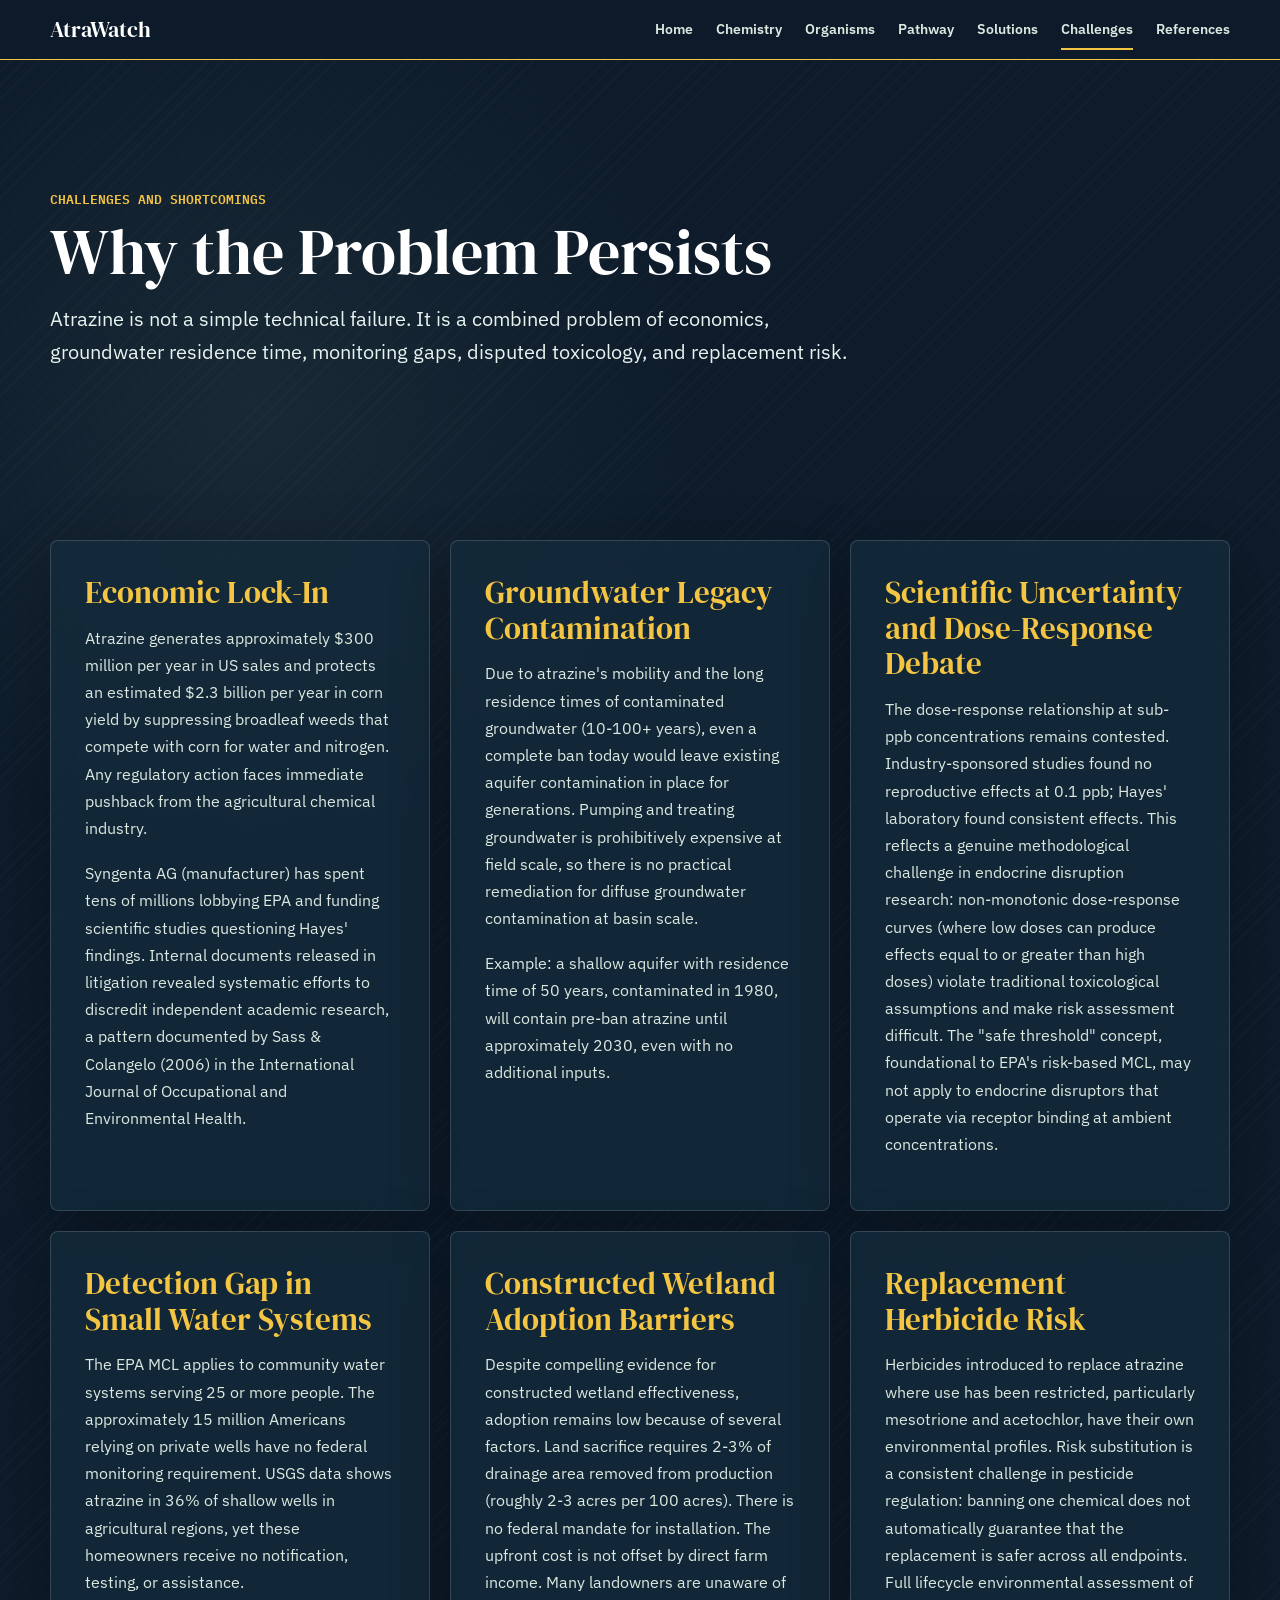
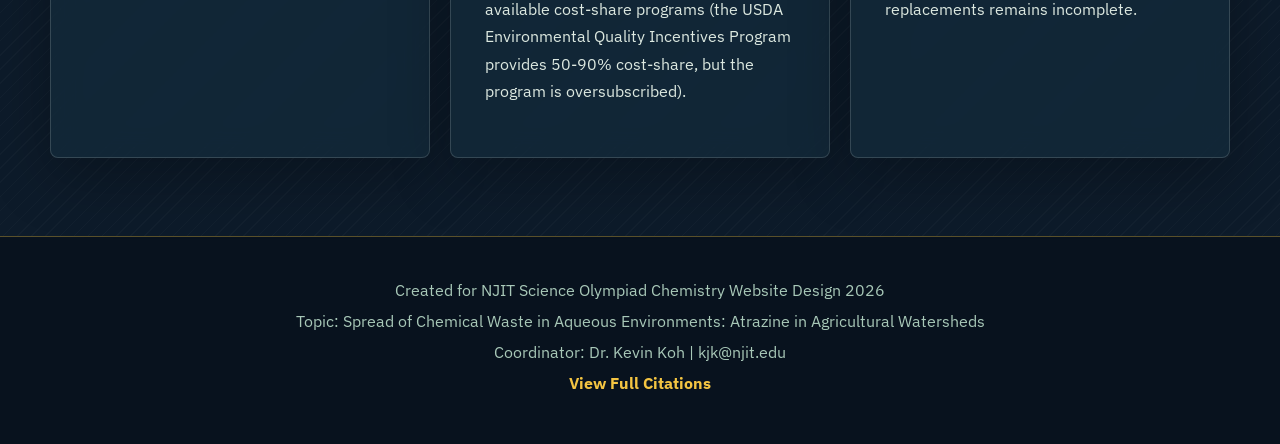
==== challenges.html @ 73feed2a "Add files via upload" ====
<!DOCTYPE html>
<html lang="en">
<head>
  <meta charset="UTF-8">
  <meta name="viewport" content="width=device-width, initial-scale=1.0">
  <title>AtraWatch | Challenges and Shortcomings</title>
  <link rel="stylesheet" href="style.css">
</head>
<body>
  <header class="site-header">
    <div class="nav-inner">
      <a class="logo" href="index.html">AtraWatch</a>
      <button class="menu-toggle" type="button" aria-label="Open navigation menu" aria-expanded="false" aria-controls="site-nav">
        <span></span><span></span><span></span>
      </button>
      <nav class="nav-links" id="site-nav" aria-label="Primary navigation">
        <a href="index.html">Home</a>
        <a href="chemistry.html">Chemistry</a>
        <a href="organisms.html">Organisms</a>
        <a href="pathway.html">Pathway</a>
        <a href="solutions.html">Solutions</a>
        <a href="challenges.html">Challenges</a>
        <a href="references.html">References</a>
      </nav>
    </div>
  </header>

  <main>
    <section class="page-hero reveal">
      <p class="eyebrow">Challenges and shortcomings</p>
      <h1>Why the Problem Persists</h1>
      <p class="lead">Atrazine is not a simple technical failure. It is a combined problem of economics, groundwater residence time, monitoring gaps, disputed toxicology, and replacement risk.</p>
    </section>

    <section class="section challenge-grid">
      <article class="challenge-card reveal">
        <h3>Economic Lock-In</h3>
        <p>Atrazine generates approximately $300 million per year in US sales and protects an estimated $2.3 billion per year in corn yield by suppressing broadleaf weeds that compete with corn for water and nitrogen. Any regulatory action faces immediate pushback from the agricultural chemical industry.</p>
        <p>Syngenta AG (manufacturer) has spent tens of millions lobbying EPA and funding scientific studies questioning Hayes' findings. Internal documents released in litigation revealed systematic efforts to discredit independent academic research, a pattern documented by Sass &amp; Colangelo (2006) in the International Journal of Occupational and Environmental Health.</p>
      </article>

      <article class="challenge-card reveal">
        <h3>Groundwater Legacy Contamination</h3>
        <p>Due to atrazine's mobility and the long residence times of contaminated groundwater (10-100+ years), even a complete ban today would leave existing aquifer contamination in place for generations. Pumping and treating groundwater is prohibitively expensive at field scale, so there is no practical remediation for diffuse groundwater contamination at basin scale.</p>
        <p>Example: a shallow aquifer with residence time of 50 years, contaminated in 1980, will contain pre-ban atrazine until approximately 2030, even with no additional inputs.</p>
      </article>

      <article class="challenge-card reveal">
        <h3>Scientific Uncertainty and Dose-Response Debate</h3>
        <p>The dose-response relationship at sub-ppb concentrations remains contested. Industry-sponsored studies found no reproductive effects at 0.1 ppb; Hayes' laboratory found consistent effects. This reflects a genuine methodological challenge in endocrine disruption research: non-monotonic dose-response curves (where low doses can produce effects equal to or greater than high doses) violate traditional toxicological assumptions and make risk assessment difficult. The "safe threshold" concept, foundational to EPA's risk-based MCL, may not apply to endocrine disruptors that operate via receptor binding at ambient concentrations.</p>
      </article>

      <article class="challenge-card reveal">
        <h3>Detection Gap in Small Water Systems</h3>
        <p>The EPA MCL applies to community water systems serving 25 or more people. The approximately 15 million Americans relying on private wells have no federal monitoring requirement. USGS data shows atrazine in 36% of shallow wells in agricultural regions, yet these homeowners receive no notification, testing, or assistance.</p>
      </article>

      <article class="challenge-card reveal">
        <h3>Constructed Wetland Adoption Barriers</h3>
        <p>Despite compelling evidence for constructed wetland effectiveness, adoption remains low because of several factors. Land sacrifice requires 2-3% of drainage area removed from production (roughly 2-3 acres per 100 acres). There is no federal mandate for installation. The upfront cost is not offset by direct farm income. Many landowners are unaware of available cost-share programs (the USDA Environmental Quality Incentives Program provides 50-90% cost-share, but the program is oversubscribed).</p>
      </article>

      <article class="challenge-card reveal">
        <h3>Replacement Herbicide Risk</h3>
        <p>Herbicides introduced to replace atrazine where use has been restricted, particularly mesotrione and acetochlor, have their own environmental profiles. Risk substitution is a consistent challenge in pesticide regulation: banning one chemical does not automatically guarantee that the replacement is safer across all endpoints. Full lifecycle environmental assessment of replacements remains incomplete.</p>
      </article>
    </section>
  </main>

  <footer class="site-footer">
    <p>Created for NJIT Science Olympiad Chemistry Website Design 2026</p>
    <p>Topic: Spread of Chemical Waste in Aqueous Environments: Atrazine in Agricultural Watersheds</p>
    <p>Coordinator: Dr. Kevin Koh | kjk@njit.edu</p>
    <p><a href="references.html">View Full Citations</a></p>
  </footer>

  <script src="nav.js"></script>
</body>
</html>
---- style.css ----
@import url("https://fonts.googleapis.com/css2?family=DM+Serif+Display:ital@0;1&family=IBM+Plex+Mono:wght@400;500;600&family=IBM+Plex+Sans:wght@400;500;600;700&display=swap");

* {
  box-sizing: border-box;
}

html {
  scroll-behavior: smooth;
}

body {
  margin: 0;
  min-height: 100vh;
  background:
    repeating-linear-gradient(135deg, rgba(232, 244, 240, 0.025) 0 1px, transparent 1px 10px),
    radial-gradient(circle at 20% 20%, rgba(168, 200, 184, 0.08), transparent 28rem),
    #0d1b2a;
  color: #dce8e0;
  font-family: "IBM Plex Sans", system-ui, sans-serif;
  font-size: 16px;
  line-height: 1.7;
}

a {
  color: inherit;
}

button,
a,
input {
  font: inherit;
}

:focus-visible {
  outline: 3px solid #f4c542;
  outline-offset: 4px;
}

.site-header {
  position: fixed;
  inset: 0 0 auto;
  z-index: 100;
  height: 60px;
  border-bottom: 1px solid #f4c542;
  background: rgba(13, 27, 42, 0.94);
  backdrop-filter: blur(14px);
}

.nav-inner {
  width: min(1180px, calc(100% - 32px));
  height: 60px;
  margin: 0 auto;
  display: flex;
  align-items: center;
  justify-content: space-between;
  gap: 24px;
}

.logo {
  color: #ffffff;
  font-family: "DM Serif Display", Georgia, serif;
  font-size: 22px;
  letter-spacing: 0;
  text-decoration: none;
}

.nav-links {
  display: flex;
  align-items: center;
  gap: clamp(12px, 1.8vw, 26px);
}

.nav-links a {
  position: relative;
  color: #dce8e0;
  font-size: 14px;
  font-weight: 600;
  text-decoration: none;
}

.nav-links a::after {
  content: "";
  position: absolute;
  left: 0;
  right: 0;
  bottom: -8px;
  height: 2px;
  background: #f4c542;
  transform: scaleX(0);
  transform-origin: left;
  transition: transform 0.22s ease;
}

.nav-links a:hover::after,
.nav-links a.active::after {
  transform: scaleX(1);
}

.menu-toggle {
  display: none;
  width: 42px;
  height: 42px;
  border: 1px solid rgba(244, 197, 66, 0.5);
  border-radius: 8px;
  background: rgba(232, 244, 240, 0.06);
  color: #f4c542;
  cursor: pointer;
}

.menu-toggle span {
  display: block;
  width: 20px;
  height: 2px;
  margin: 5px auto;
  background: currentColor;
  transition: transform 0.2s ease, opacity 0.2s ease;
}

.menu-toggle.is-open span:nth-child(1) {
  transform: translateY(7px) rotate(45deg);
}

.menu-toggle.is-open span:nth-child(2) {
  opacity: 0;
}

.menu-toggle.is-open span:nth-child(3) {
  transform: translateY(-7px) rotate(-45deg);
}

main {
  padding-top: 60px;
}

.page-hero,
.section {
  width: min(1180px, calc(100% - 32px));
  margin: 0 auto;
}

.page-hero {
  padding: clamp(72px, 10vw, 132px) 0 clamp(36px, 7vw, 76px);
}

.section {
  padding: clamp(40px, 7vw, 78px) 0;
}

.narrow {
  width: min(860px, calc(100% - 32px));
}

.hero-home {
  position: relative;
  min-height: calc(100vh - 60px);
  display: grid;
  align-items: center;
  overflow: hidden;
}

.hero-home::before,
.hero-home::after,
.ripple {
  content: "";
  position: absolute;
  left: 50%;
  top: 50%;
  width: 12rem;
  height: 12rem;
  border: 2px solid rgba(232, 244, 240, 0.26);
  border-radius: 50%;
  transform: translate(-50%, -50%) scale(0.1);
  opacity: 0;
  animation: ripple 7s ease-out infinite;
  pointer-events: none;
}

.hero-home::after {
  animation-delay: 2.2s;
}

.ripple {
  animation-delay: 4.4s;
}

@keyframes ripple {
  0% {
    opacity: 0;
    transform: translate(-50%, -50%) scale(0.1);
  }
  38% {
    opacity: 0.15;
  }
  100% {
    opacity: 0;
    transform: translate(-50%, -50%) scale(5.4);
  }
}

.hero-content {
  position: relative;
  z-index: 1;
  width: min(920px, calc(100% - 32px));
  margin: 0 auto;
}

h1,
h2,
h3,
.stat-number {
  font-family: "DM Serif Display", Georgia, serif;
  font-weight: 400;
  letter-spacing: 0;
}

h1 {
  margin: 0 0 18px;
  color: #ffffff;
  font-size: clamp(46px, 8vw, 64px);
  line-height: 1;
}

h2 {
  margin: 0 0 22px;
  color: #ffffff;
  font-size: clamp(34px, 5vw, 48px);
  line-height: 1.08;
}

h3 {
  margin: 0 0 14px;
  color: #f4c542;
  font-size: clamp(24px, 3vw, 31px);
  line-height: 1.15;
}

h4 {
  margin: 0 0 10px;
  color: #e8f4f0;
  font-size: 17px;
  font-weight: 700;
}

p {
  margin: 0 0 18px;
}

.lead {
  max-width: 800px;
  color: #e8f4f0;
  font-size: clamp(18px, 2vw, 20px);
  line-height: 1.65;
}

.eyebrow {
  margin: 0 0 10px;
  color: #f4c542;
  font-family: "IBM Plex Mono", monospace;
  font-size: 13px;
  font-weight: 600;
  text-transform: uppercase;
}

.hero-actions {
  display: flex;
  flex-wrap: wrap;
  gap: 14px;
  margin-top: 32px;
}

.button,
.doi-link {
  display: inline-flex;
  align-items: center;
  justify-content: center;
  min-height: 44px;
  padding: 10px 18px;
  border: 1px solid rgba(244, 197, 66, 0.7);
  border-radius: 8px;
  background: #f4c542;
  color: #0d1b2a;
  font-weight: 700;
  text-decoration: none;
  transition: transform 0.2s ease, background 0.2s ease, color 0.2s ease;
}

.button.secondary {
  background: transparent;
  color: #e8f4f0;
}

.button:hover,
.doi-link:hover {
  transform: translateY(-2px);
}

.button.secondary:hover {
  background: rgba(244, 197, 66, 0.12);
}

.glass-card,
.stat-card,
.reaction-card,
.organism-card,
.guide-card,
.challenge-card,
.reference-item,
.pathway-panel,
.table-wrap {
  border: 1px solid rgba(232, 244, 240, 0.16);
  border-radius: 8px;
  background: rgba(20, 43, 60, 0.72);
  box-shadow: 0 18px 60px rgba(0, 0, 0, 0.28);
  backdrop-filter: blur(14px);
}

.light-card {
  background: rgba(232, 244, 240, 0.95);
  color: #1a2e1f;
}

.stats-grid,
.card-grid,
.reaction-grid,
.organism-grid,
.challenge-grid,
.icon-grid {
  display: grid;
  gap: 20px;
}

.stats-grid {
  grid-template-columns: repeat(3, minmax(0, 1fr));
}

.card-grid {
  grid-template-columns: repeat(auto-fit, minmax(245px, 1fr));
}

.reaction-grid,
.organism-grid {
  grid-template-columns: 1fr;
}

.challenge-grid {
  grid-template-columns: repeat(auto-fit, minmax(300px, 1fr));
}

.stat-card {
  padding: 26px;
}

.stat-number {
  display: block;
  color: #f4c542;
  font-size: clamp(42px, 5vw, 48px);
  line-height: 1;
}

.stat-card p,
.caption,
.source-label {
  color: #a8c8b8;
  font-size: 14px;
}

.source-label {
  margin-top: 12px;
  font-family: "IBM Plex Mono", monospace;
}

.chart-card .source-label {
  margin: 14px 0 0;
}

.prose {
  max-width: 940px;
  color: #dce8e0;
  font-size: 16px;
  line-height: 1.8;
}

.formula {
  color: #f4c542;
  font-family: "IBM Plex Mono", Consolas, monospace;
  font-weight: 600;
  white-space: nowrap;
}

.formula sub,
.formula sup {
  line-height: 0;
}

.info-table {
  display: grid;
  overflow: hidden;
  border: 1px solid rgba(232, 244, 240, 0.16);
  border-radius: 8px;
}

.info-row {
  display: grid;
  grid-template-columns: minmax(190px, 0.42fr) 1fr;
  border-bottom: 1px solid rgba(232, 244, 240, 0.12);
}

.info-row:last-child {
  border-bottom: 0;
}

.info-label,
.info-value {
  padding: 15px 18px;
}

.info-label {
  color: #f4c542;
  font-weight: 700;
}

.info-value {
  color: #dce8e0;
}

.svg-frame {
  padding: clamp(18px, 3vw, 28px);
  overflow: hidden;
}

.structure-svg,
.map-svg,
.icon-svg {
  display: block;
  width: 100%;
  height: auto;
}

.reaction-card,
.organism-card,
.guide-card,
.challenge-card {
  padding: clamp(22px, 4vw, 34px);
}

.reaction-equation,
.equation-block {
  overflow-x: auto;
  margin: 18px 0;
  padding: 16px;
  border-left: 3px solid #f4c542;
  border-radius: 8px;
  background: rgba(13, 27, 42, 0.72);
  color: #e8f4f0;
  font-family: "IBM Plex Mono", Consolas, monospace;
  font-size: 14px;
  line-height: 1.85;
  white-space: nowrap;
}

.reaction-card ul,
.challenge-card ul,
.guide-card ul,
.number-list {
  margin: 12px 0 0;
  padding-left: 22px;
}

.reaction-card li,
.challenge-card li,
.guide-card li,
.number-list li {
  margin: 8px 0;
}

.organism-header {
  display: grid;
  grid-template-columns: 84px 1fr;
  gap: 20px;
  align-items: center;
  margin-bottom: 18px;
}

.organism-icon {
  width: 84px;
  height: 84px;
  display: grid;
  place-items: center;
  border: 1px solid rgba(244, 197, 66, 0.45);
  border-radius: 8px;
  background: rgba(244, 197, 66, 0.08);
}

.chart-card {
  margin-top: 22px;
  padding: 18px;
  border: 1px solid rgba(232, 244, 240, 0.14);
  border-radius: 8px;
  background: #1a2e3b;
}

.chart-card canvas {
  width: 100%;
  max-height: 420px;
}

.chart-legend {
  display: flex;
  flex-wrap: wrap;
  justify-content: center;
  gap: 16px 24px;
  margin-top: 12px;
  color: #dce8e0;
  font-size: 13px;
}

.chart-legend span {
  display: inline-flex;
  align-items: center;
  gap: 8px;
}

.legend-line {
  display: inline-block;
  width: 34px;
  height: 0;
  border-top: 3px solid currentColor;
}

.amber-line {
  color: #f4c542;
}

.red-dashed-line {
  color: #e05c5c;
  border-top-style: dashed;
}

.map-note {
  margin-top: 12px;
  color: #a8c8b8;
}

.pathway-layout {
  display: grid;
  grid-template-columns: minmax(250px, 0.4fr) minmax(0, 0.6fr);
  gap: clamp(24px, 5vw, 52px);
  align-items: start;
}

.timeline-wrap {
  position: sticky;
  top: 86px;
}

.timeline {
  position: relative;
  display: grid;
  gap: 18px;
  padding: 8px 0 8px 24px;
}

.timeline::before {
  content: "";
  position: absolute;
  left: 48px;
  top: 28px;
  bottom: 28px;
  width: 2px;
  background-image: linear-gradient(to bottom, #f4c542 50%, transparent 50%);
  background-size: 2px 14px;
  animation: flowDash 0.8s linear infinite;
  opacity: 0.75;
}

@keyframes flowDash {
  from {
    background-position: 0 0;
  }
  to {
    background-position: 0 14px;
  }
}

.stage-button {
  position: relative;
  display: grid;
  grid-template-columns: 50px 1fr;
  gap: 14px;
  align-items: center;
  width: 100%;
  border: 0;
  background: transparent;
  color: #dce8e0;
  text-align: left;
  cursor: pointer;
}

.stage-number {
  position: relative;
  z-index: 1;
  width: 50px;
  height: 50px;
  display: grid;
  place-items: center;
  border: 2px solid #f4c542;
  border-radius: 50%;
  background: #0d1b2a;
  color: #ffffff;
  font-weight: 800;
  transition: background 0.2s ease, color 0.2s ease;
}

.stage-button.active .stage-number {
  background: #f4c542;
  color: #0d1b2a;
}

.stage-label {
  color: #e8f4f0;
  font-weight: 700;
}

.pathway-panel {
  min-height: 640px;
  padding: clamp(22px, 4vw, 34px);
}

.pathway-panel .equation-block {
  overflow-x: visible;
  white-space: normal;
  overflow-wrap: anywhere;
  font-size: 13px;
}

.panel-top {
  display: grid;
  grid-template-columns: 88px 1fr;
  gap: 20px;
  align-items: center;
  margin-bottom: 22px;
}

.stage-icon {
  width: 88px;
  height: 88px;
  display: grid;
  place-items: center;
  border-radius: 8px;
  background: rgba(244, 197, 66, 0.08);
  border: 1px solid rgba(244, 197, 66, 0.4);
}

.metric-grid {
  display: grid;
  grid-template-columns: repeat(auto-fit, minmax(160px, 1fr));
  gap: 12px;
  margin-top: 20px;
}

.metric {
  padding: 14px;
  border-radius: 8px;
  background: rgba(232, 244, 240, 0.08);
}

.metric span {
  display: block;
  color: #a8c8b8;
  font-size: 13px;
}

.metric strong {
  display: block;
  margin-top: 4px;
  color: #f4c542;
  font-family: "IBM Plex Mono", monospace;
  font-size: 15px;
}

.table-wrap {
  overflow-x: auto;
}

table {
  width: 100%;
  border-collapse: collapse;
  min-width: 760px;
}

th,
td {
  padding: 15px 16px;
  border-bottom: 1px solid rgba(232, 244, 240, 0.12);
  text-align: left;
  vertical-align: top;
}

th {
  color: #f4c542;
  font-size: 14px;
  text-transform: uppercase;
}

td {
  color: #dce8e0;
}

.references-list {
  display: grid;
  gap: 18px;
}

.reference-item {
  padding: 20px;
  border-left: 4px solid #f4c542;
}

.reference-item p {
  margin-bottom: 12px;
}

.doi-link {
  min-height: 36px;
  padding: 7px 12px;
  font-size: 13px;
}

.section-tiles {
  display: grid;
  grid-template-columns: repeat(7, minmax(0, 1fr));
  gap: 12px;
}

.section-tile {
  min-height: 112px;
  display: grid;
  place-items: center;
  padding: 14px;
  border: 1px solid rgba(244, 197, 66, 0.35);
  border-radius: 8px;
  background: rgba(232, 244, 240, 0.06);
  color: #e8f4f0;
  text-align: center;
  text-decoration: none;
  transition: background 0.2s ease, transform 0.2s ease;
}

.section-tile svg {
  width: 30px;
  height: 30px;
  margin-bottom: 8px;
}

.section-tile:hover {
  background: rgba(244, 197, 66, 0.1);
  transform: translateY(-2px);
}

.presentation-grid {
  display: grid;
  grid-template-columns: minmax(0, 1fr);
  gap: 14px;
}

.time-block {
  padding: 14px 16px;
  border-left: 3px solid #f4c542;
  border-radius: 8px;
  background: rgba(13, 27, 42, 0.58);
}

.time-block strong {
  color: #f4c542;
  font-family: "IBM Plex Mono", monospace;
}

.qa-block {
  margin-top: 18px;
  padding-top: 18px;
  border-top: 1px solid rgba(232, 244, 240, 0.14);
}

.qa-block h4 {
  color: #f4c542;
}

.site-footer {
  padding: 36px 16px 42px;
  border-top: 1px solid rgba(244, 197, 66, 0.35);
  background: rgba(8, 18, 30, 0.96);
  color: #a8c8b8;
  text-align: center;
}

.site-footer p {
  margin: 4px 0;
}

.site-footer a {
  color: #f4c542;
  font-weight: 700;
  text-decoration: none;
}

.reveal {
  opacity: 0;
  transform: translateY(30px);
  transition: opacity 0.6s ease-out, transform 0.6s ease-out;
}

.reveal.visible {
  opacity: 1;
  transform: translateY(0);
}

@media (max-width: 900px) {
  .menu-toggle {
    display: block;
  }

  .nav-links {
    position: absolute;
    left: 0;
    right: 0;
    top: 60px;
    display: grid;
    gap: 0;
    max-height: 0;
    overflow: hidden;
    background: rgba(13, 27, 42, 0.98);
    transition: max-height 0.25s ease;
  }

  .nav-links.open {
    max-height: 430px;
    border-bottom: 1px solid rgba(244, 197, 66, 0.35);
  }

  .nav-links a {
    padding: 15px 24px;
    border-top: 1px solid rgba(232, 244, 240, 0.08);
  }

  .nav-links a::after {
    left: 24px;
    right: auto;
    width: 70px;
    bottom: 9px;
  }

  .stats-grid,
  .pathway-layout,
  .section-tiles {
    grid-template-columns: 1fr;
  }

  .timeline-wrap {
    position: static;
  }

  .pathway-panel {
    min-height: auto;
  }
}

@media (max-width: 620px) {
  .info-row,
  .organism-header,
  .panel-top {
    grid-template-columns: 1fr;
  }

  .hero-actions {
    align-items: stretch;
    flex-direction: column;
  }

  .button {
    width: 100%;
  }

  .reaction-equation,
  .equation-block {
    font-size: 13px;
  }
}
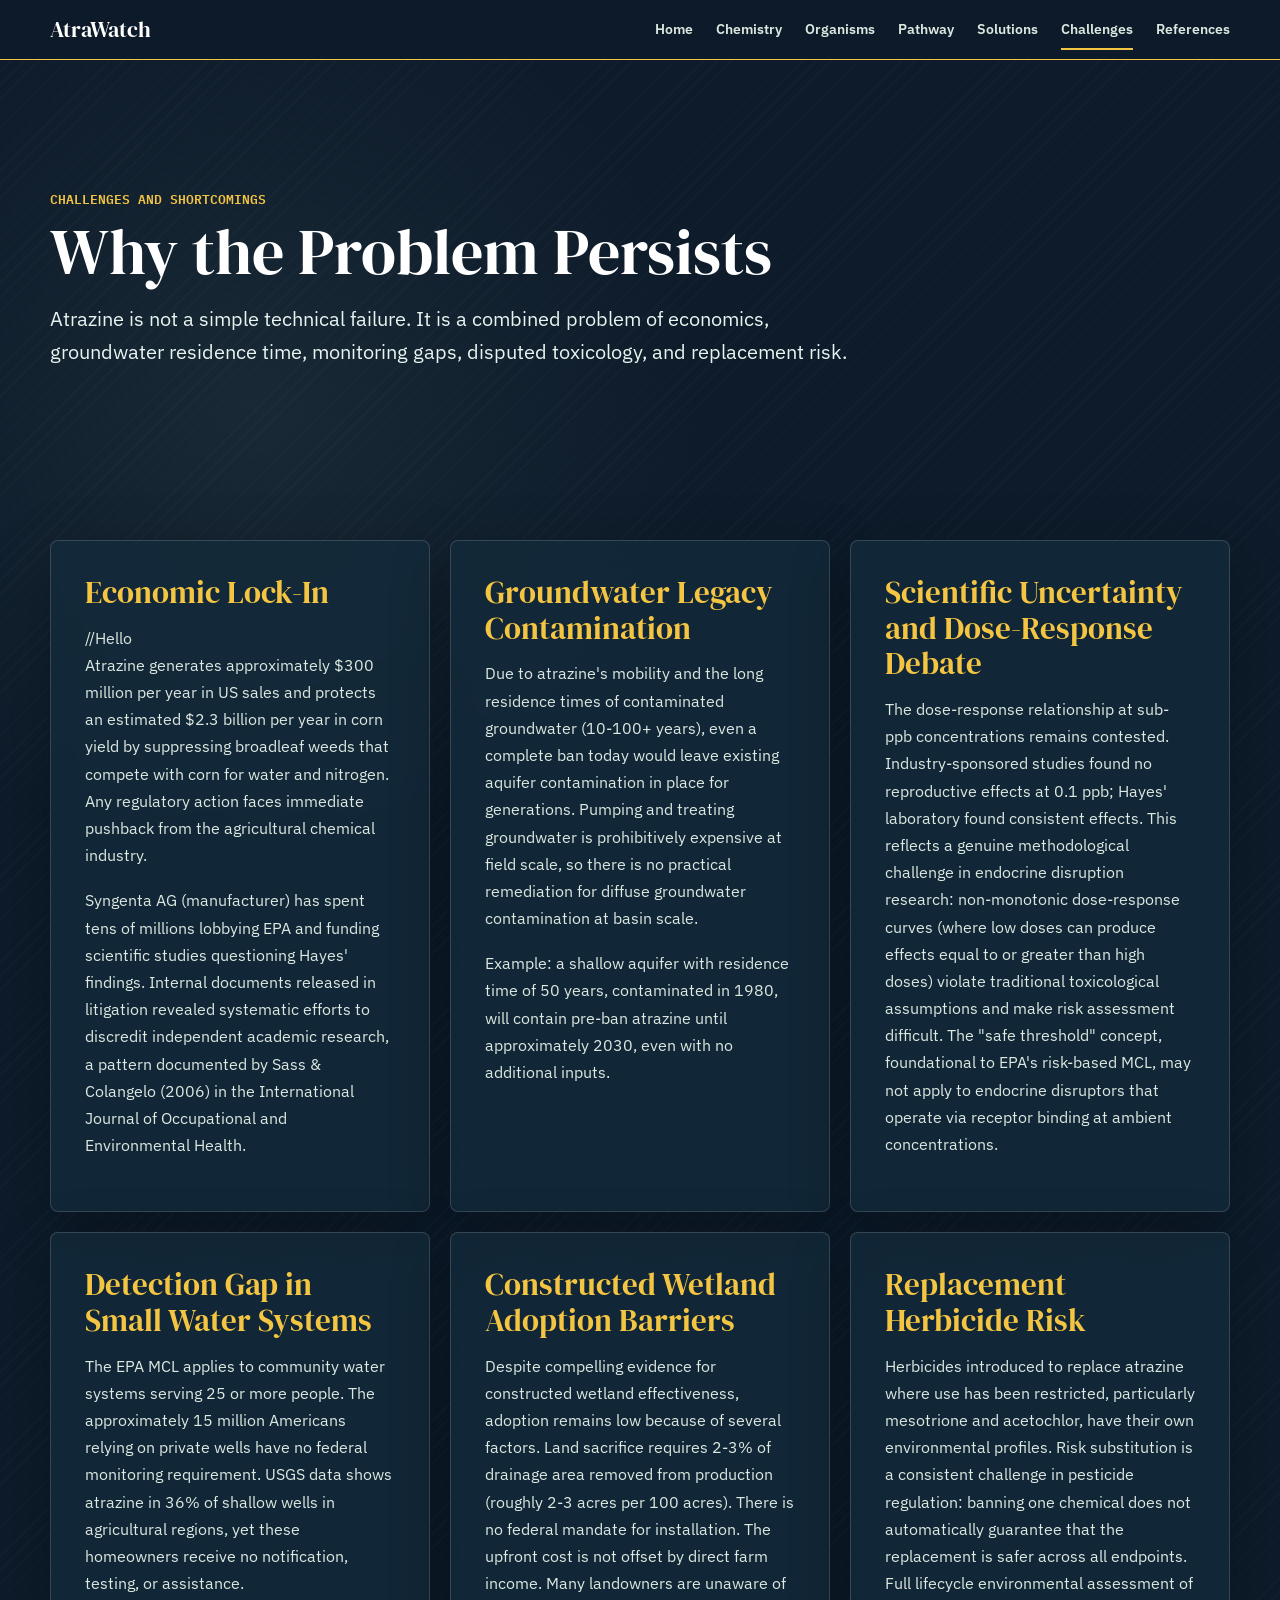
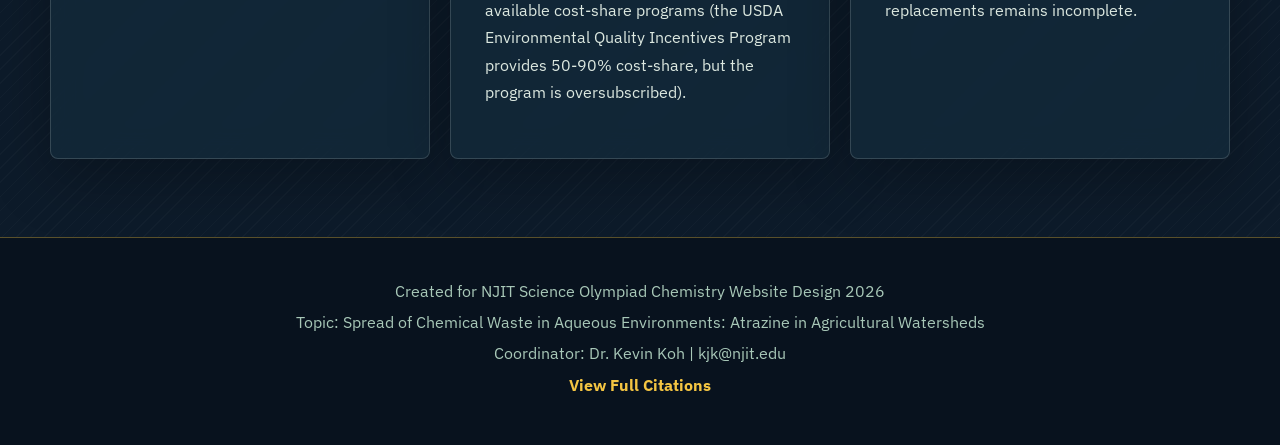
==== commit 5b084e95: "Remove comment from challenges.html" ====
--- a/challenges.html
+++ b/challenges.html
@@ -1,4 +1,5 @@
 <!DOCTYPE html>
+
 <html lang="en">
 <head>
   <meta charset="UTF-8">
@@ -35,6 +36,7 @@
     <section class="section challenge-grid">
       <article class="challenge-card reveal">
         <h3>Economic Lock-In</h3>
+        //Hello
         <p>Atrazine generates approximately $300 million per year in US sales and protects an estimated $2.3 billion per year in corn yield by suppressing broadleaf weeds that compete with corn for water and nitrogen. Any regulatory action faces immediate pushback from the agricultural chemical industry.</p>
         <p>Syngenta AG (manufacturer) has spent tens of millions lobbying EPA and funding scientific studies questioning Hayes' findings. Internal documents released in litigation revealed systematic efforts to discredit independent academic research, a pattern documented by Sass &amp; Colangelo (2006) in the International Journal of Occupational and Environmental Health.</p>
       </article>
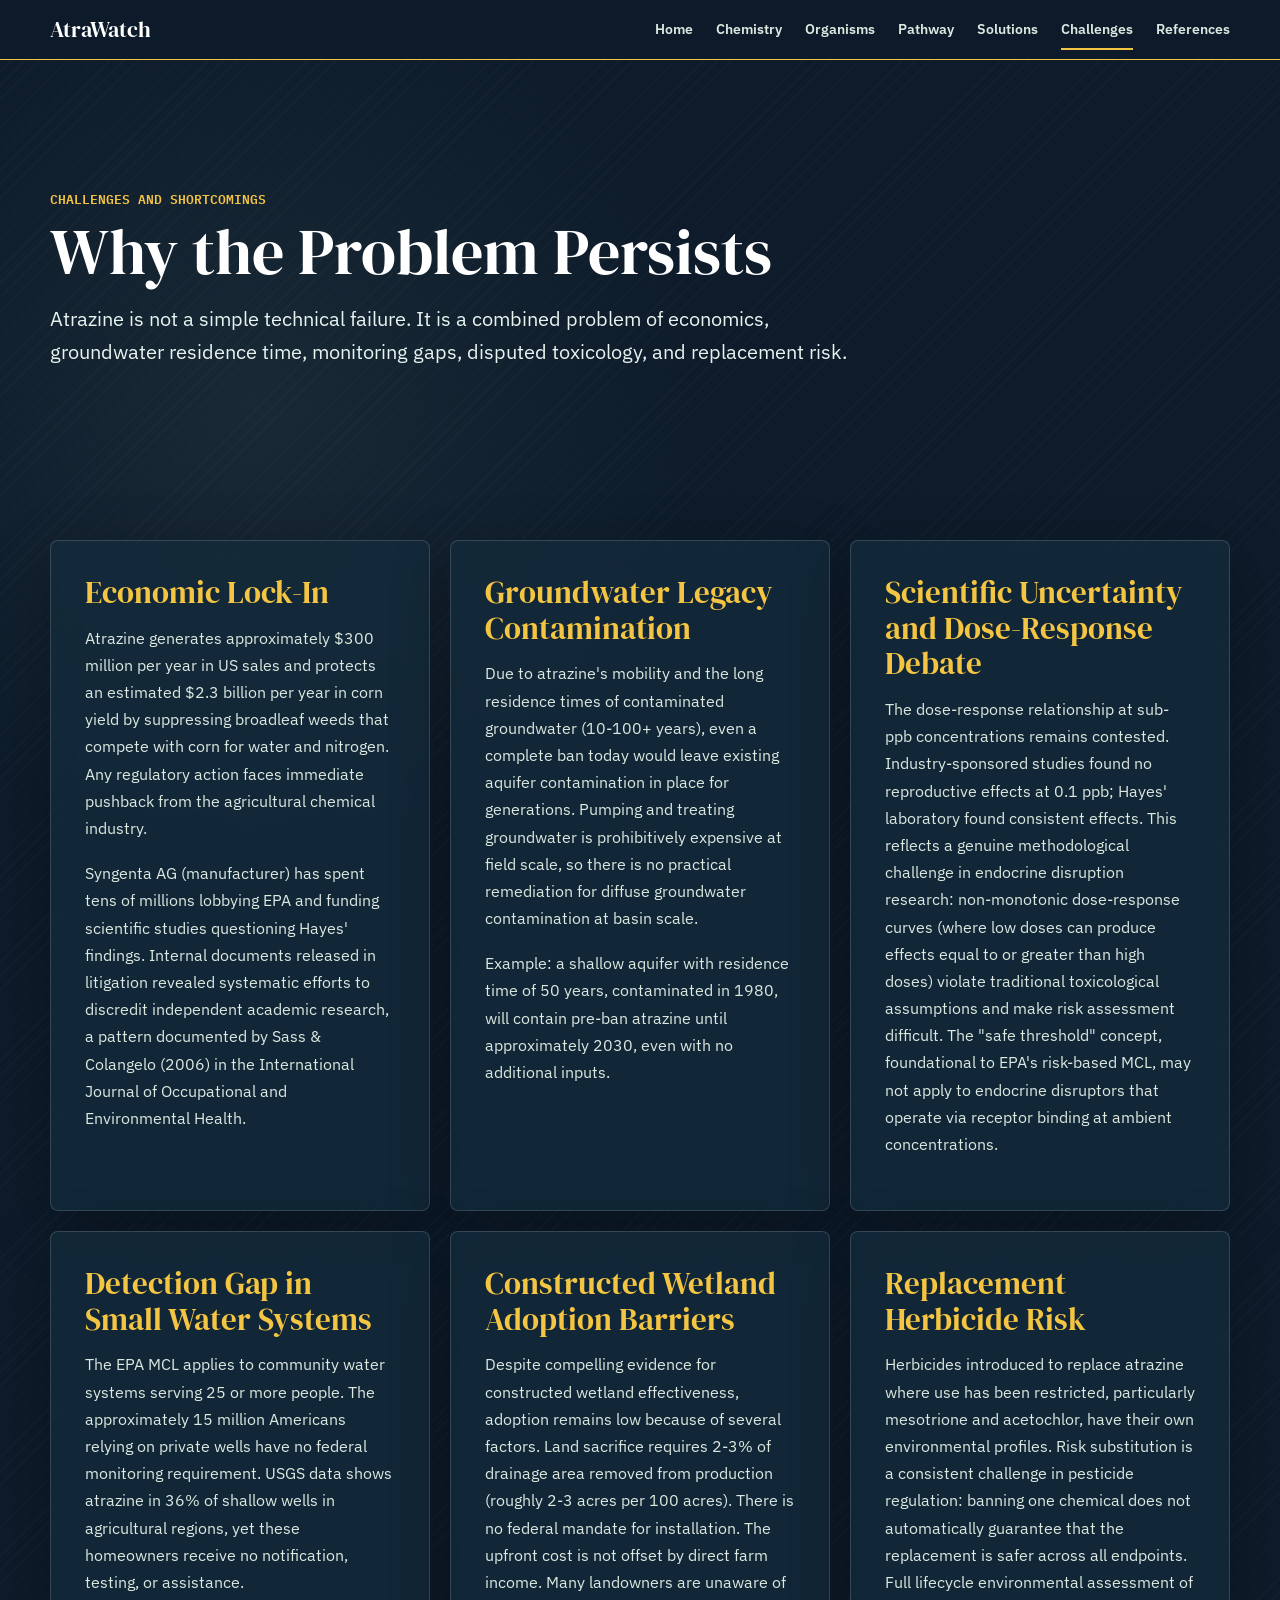
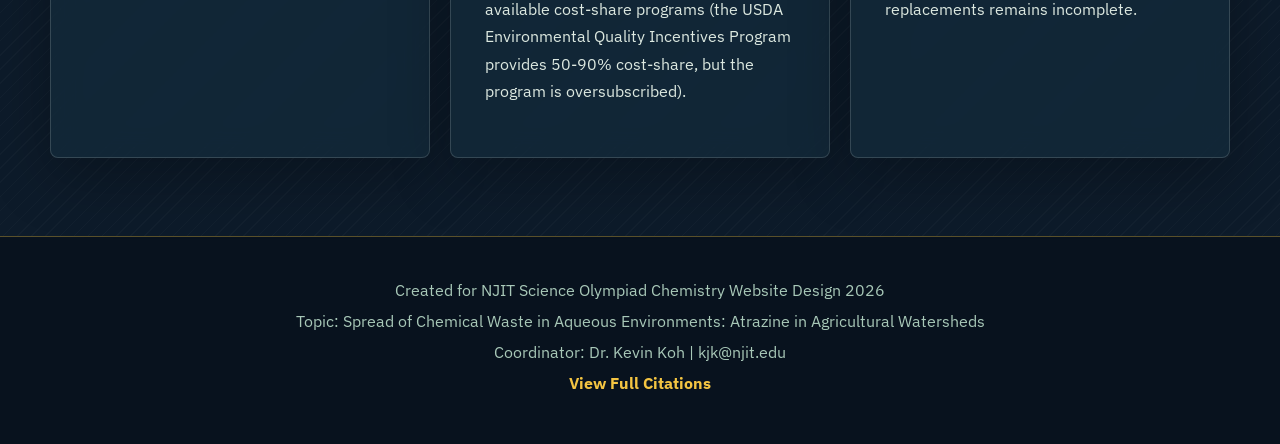
==== commit 23421017: "Add files via upload" ====
--- a/challenges.html
+++ b/challenges.html
@@ -1,5 +1,4 @@
 <!DOCTYPE html>
-
 <html lang="en">
 <head>
   <meta charset="UTF-8">
@@ -36,7 +35,6 @@
     <section class="section challenge-grid">
       <article class="challenge-card reveal">
         <h3>Economic Lock-In</h3>
-        //Hello
         <p>Atrazine generates approximately $300 million per year in US sales and protects an estimated $2.3 billion per year in corn yield by suppressing broadleaf weeds that compete with corn for water and nitrogen. Any regulatory action faces immediate pushback from the agricultural chemical industry.</p>
         <p>Syngenta AG (manufacturer) has spent tens of millions lobbying EPA and funding scientific studies questioning Hayes' findings. Internal documents released in litigation revealed systematic efforts to discredit independent academic research, a pattern documented by Sass &amp; Colangelo (2006) in the International Journal of Occupational and Environmental Health.</p>
       </article>
